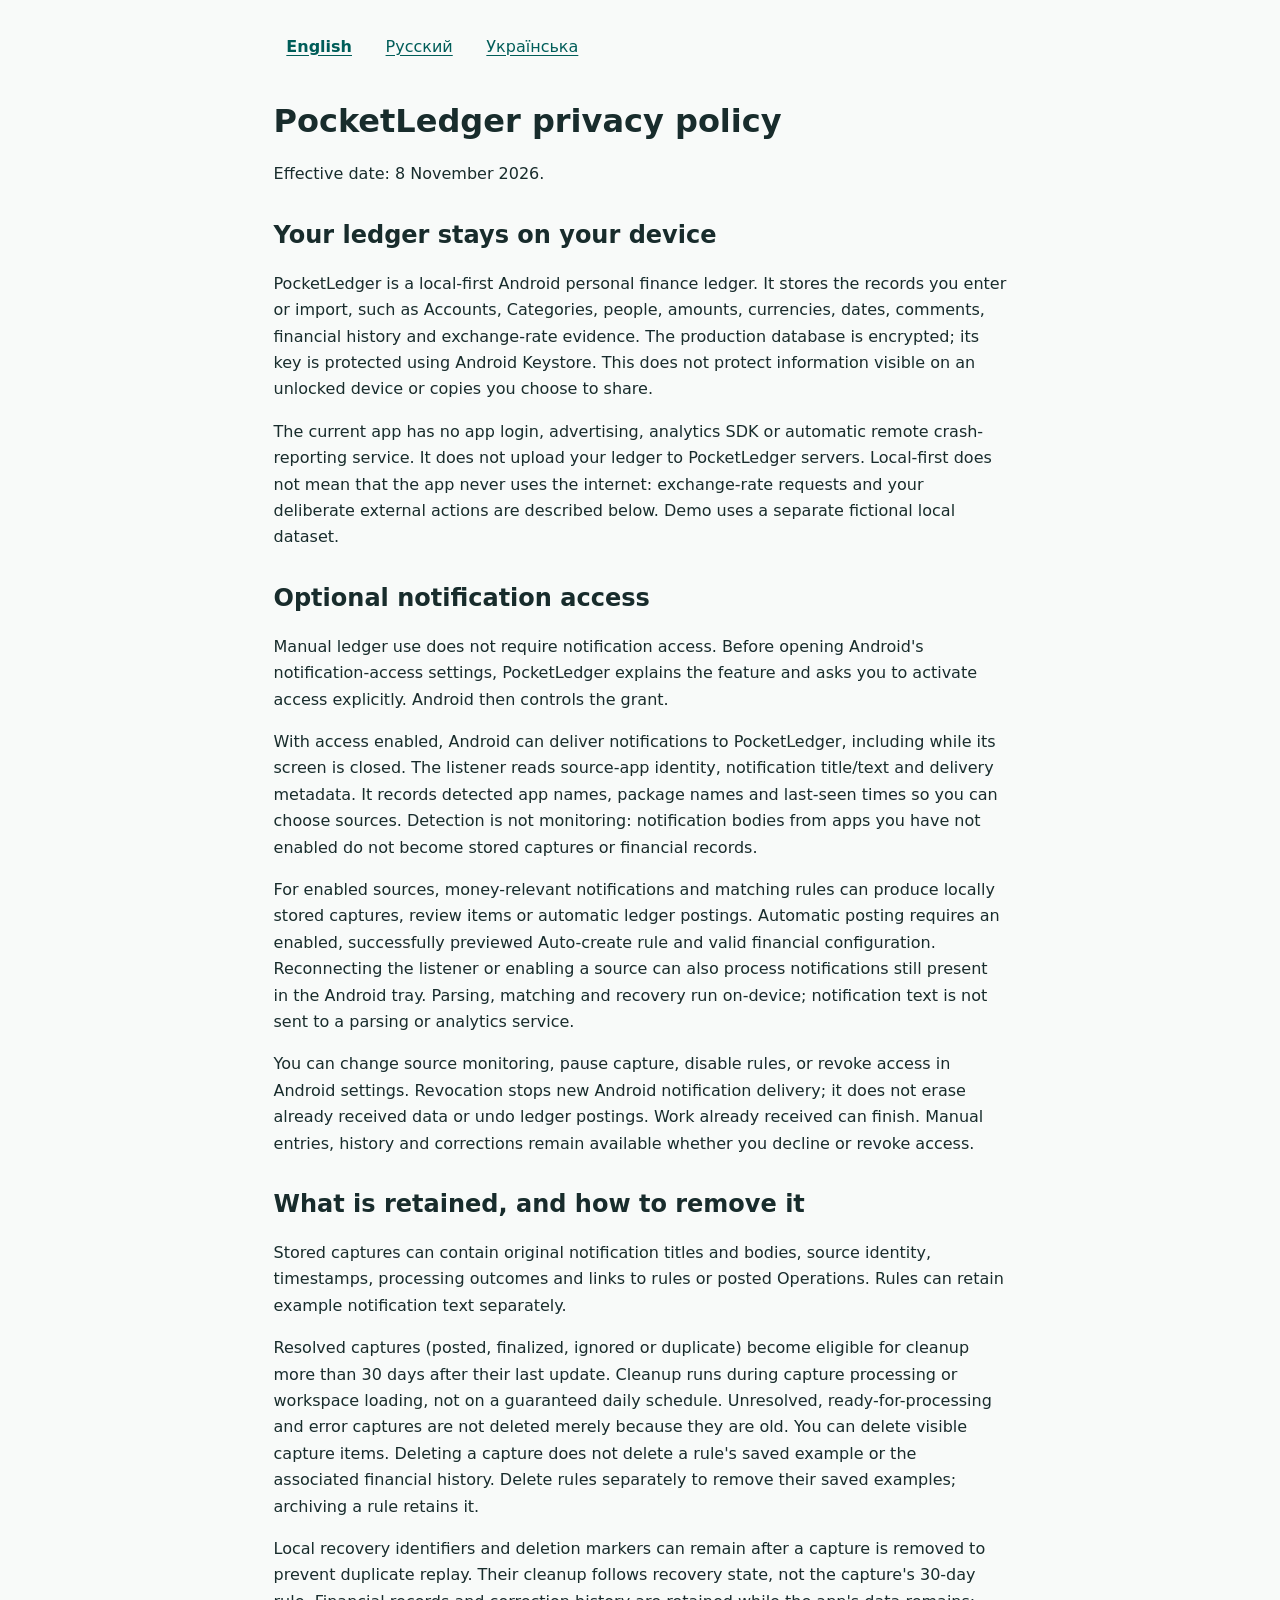
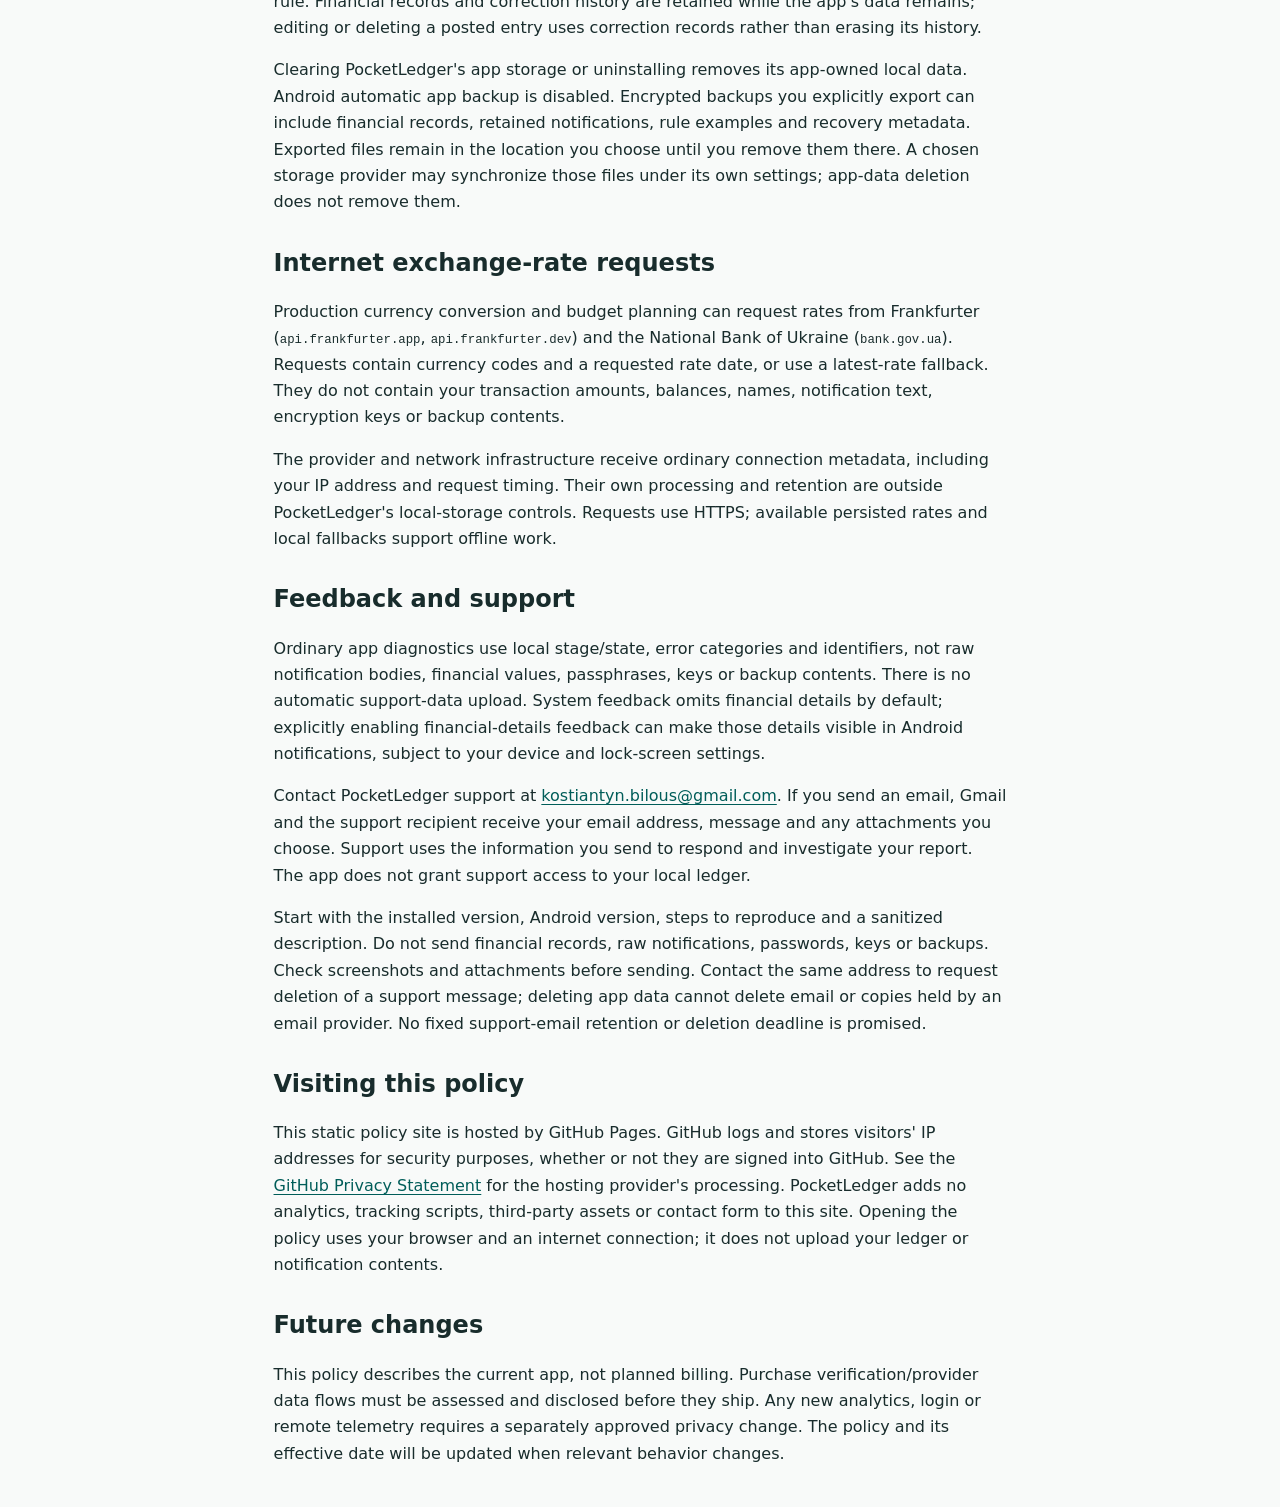
==== index.html @ be1507d6 "docs(privacy): publish current PocketLedger policy in three languages Co-authored-by: Copilot <22355" ====
<!doctype html>
<html lang="en"><head><meta charset="utf-8"><meta name="viewport" content="width=device-width, initial-scale=1"><title>PocketLedger privacy policy</title><link rel="stylesheet" href="style.css"></head><body><a class="skip" href="#policy">Skip to policy</a><nav aria-label="Policy languages"><a href="index.html" lang="en" hreflang="en" aria-current="page">English</a> <a href="ru/index.html" lang="ru" hreflang="ru">Русский</a> <a href="uk/index.html" lang="uk" hreflang="uk">Українська</a></nav><main id="policy"><h1>PocketLedger privacy policy</h1><p>Effective date: 8 November 2026.</p><h2>Your ledger stays on your device</h2><p>PocketLedger is a local-first Android personal finance ledger. It stores the records you enter or import, such as Accounts, Categories, people, amounts, currencies, dates, comments, financial history and exchange-rate evidence. The production database is encrypted; its key is protected using Android Keystore. This does not protect information visible on an unlocked device or copies you choose to share.</p><p>The current app has no app login, advertising, analytics SDK or automatic remote crash-reporting service. It does not upload your ledger to PocketLedger servers. Local-first does not mean that the app never uses the internet: exchange-rate requests and your deliberate external actions are described below. Demo uses a separate fictional local dataset.</p><h2>Optional notification access</h2><p>Manual ledger use does not require notification access. Before opening Android&#x27;s notification-access settings, PocketLedger explains the feature and asks you to activate access explicitly. Android then controls the grant.</p><p>With access enabled, Android can deliver notifications to PocketLedger, including while its screen is closed. The listener reads source-app identity, notification title/text and delivery metadata. It records detected app names, package names and last-seen times so you can choose sources. Detection is not monitoring: notification bodies from apps you have not enabled do not become stored captures or financial records.</p><p>For enabled sources, money-relevant notifications and matching rules can produce locally stored captures, review items or automatic ledger postings. Automatic posting requires an enabled, successfully previewed Auto-create rule and valid financial configuration. Reconnecting the listener or enabling a source can also process notifications still present in the Android tray. Parsing, matching and recovery run on-device; notification text is not sent to a parsing or analytics service.</p><p>You can change source monitoring, pause capture, disable rules, or revoke access in Android settings. Revocation stops new Android notification delivery; it does not erase already received data or undo ledger postings. Work already received can finish. Manual entries, history and corrections remain available whether you decline or revoke access.</p><h2>What is retained, and how to remove it</h2><p>Stored captures can contain original notification titles and bodies, source identity, timestamps, processing outcomes and links to rules or posted Operations. Rules can retain example notification text separately.</p><p>Resolved captures (posted, finalized, ignored or duplicate) become eligible for cleanup more than 30 days after their last update. Cleanup runs during capture processing or workspace loading, not on a guaranteed daily schedule. Unresolved, ready-for-processing and error captures are not deleted merely because they are old. You can delete visible capture items. Deleting a capture does not delete a rule&#x27;s saved example or the associated financial history. Delete rules separately to remove their saved examples; archiving a rule retains it.</p><p>Local recovery identifiers and deletion markers can remain after a capture is removed to prevent duplicate replay. Their cleanup follows recovery state, not the capture&#x27;s 30-day rule. Financial records and correction history are retained while the app&#x27;s data remains; editing or deleting a posted entry uses correction records rather than erasing its history.</p><p>Clearing PocketLedger&#x27;s app storage or uninstalling removes its app-owned local data. Android automatic app backup is disabled. Encrypted backups you explicitly export can include financial records, retained notifications, rule examples and recovery metadata. Exported files remain in the location you choose until you remove them there. A chosen storage provider may synchronize those files under its own settings; app-data deletion does not remove them.</p><h2>Internet exchange-rate requests</h2><p>Production currency conversion and budget planning can request rates from Frankfurter (<code>api.frankfurter.app</code>, <code>api.frankfurter.dev</code>) and the National Bank of Ukraine (<code>bank.gov.ua</code>). Requests contain currency codes and a requested rate date, or use a latest-rate fallback. They do not contain your transaction amounts, balances, names, notification text, encryption keys or backup contents.</p><p>The provider and network infrastructure receive ordinary connection metadata, including your IP address and request timing. Their own processing and retention are outside PocketLedger&#x27;s local-storage controls. Requests use HTTPS; available persisted rates and local fallbacks support offline work.</p><h2>Feedback and support</h2><p>Ordinary app diagnostics use local stage/state, error categories and identifiers, not raw notification bodies, financial values, passphrases, keys or backup contents. There is no automatic support-data upload. System feedback omits financial details by default; explicitly enabling financial-details feedback can make those details visible in Android notifications, subject to your device and lock-screen settings.</p><p>Contact PocketLedger support at <a href="mailto:kostiantyn.bilous@gmail.com">kostiantyn.bilous@gmail.com</a>. If you send an email, Gmail and the support recipient receive your email address, message and any attachments you choose. Support uses the information you send to respond and investigate your report. The app does not grant support access to your local ledger.</p><p>Start with the installed version, Android version, steps to reproduce and a sanitized description. Do not send financial records, raw notifications, passwords, keys or backups. Check screenshots and attachments before sending. Contact the same address to request deletion of a support message; deleting app data cannot delete email or copies held by an email provider. No fixed support-email retention or deletion deadline is promised.</p><h2>Visiting this policy</h2><p>This static policy site is hosted by GitHub Pages. GitHub logs and stores visitors&#x27; IP addresses for security purposes, whether or not they are signed into GitHub. See the <a href="https://docs.github.com/en/site-policy/privacy-policies/github-general-privacy-statement">GitHub Privacy Statement</a> for the hosting provider&#x27;s processing. PocketLedger adds no analytics, tracking scripts, third-party assets or contact form to this site. Opening the policy uses your browser and an internet connection; it does not upload your ledger or notification contents.</p><h2>Future changes</h2><p>This policy describes the current app, not planned billing. Purchase verification/provider data flows must be assessed and disclosed before they ship. Any new analytics, login or remote telemetry requires a separately approved privacy change. The policy and its effective date will be updated when relevant behavior changes.</p></main></body></html>
---- style.css ----
html{color-scheme:light dark;font-family:system-ui,sans-serif;line-height:1.65}
body{max-width:72ch;margin:0 auto;padding:1.5rem;background:#f8faf9;color:#182c2c}
nav{display:flex;flex-wrap:wrap;gap:.5rem;margin-bottom:2rem}
nav a{padding:.6rem .8rem}a{color:#005d59;text-underline-offset:.18em}
nav [aria-current]{font-weight:700}h1{line-height:1.2;font-size:2rem}
h2{line-height:1.3;margin-top:2rem}p,code,a{overflow-wrap:anywhere}
code{font-size:.95em}a:focus-visible{outline:3px solid currentColor;outline-offset:4px}
.skip{position:absolute;left:-10000px}.skip:focus{position:static}
@media(prefers-color-scheme:dark){body{background:#142323;color:#edf4f2}a{color:#91e3d1}}
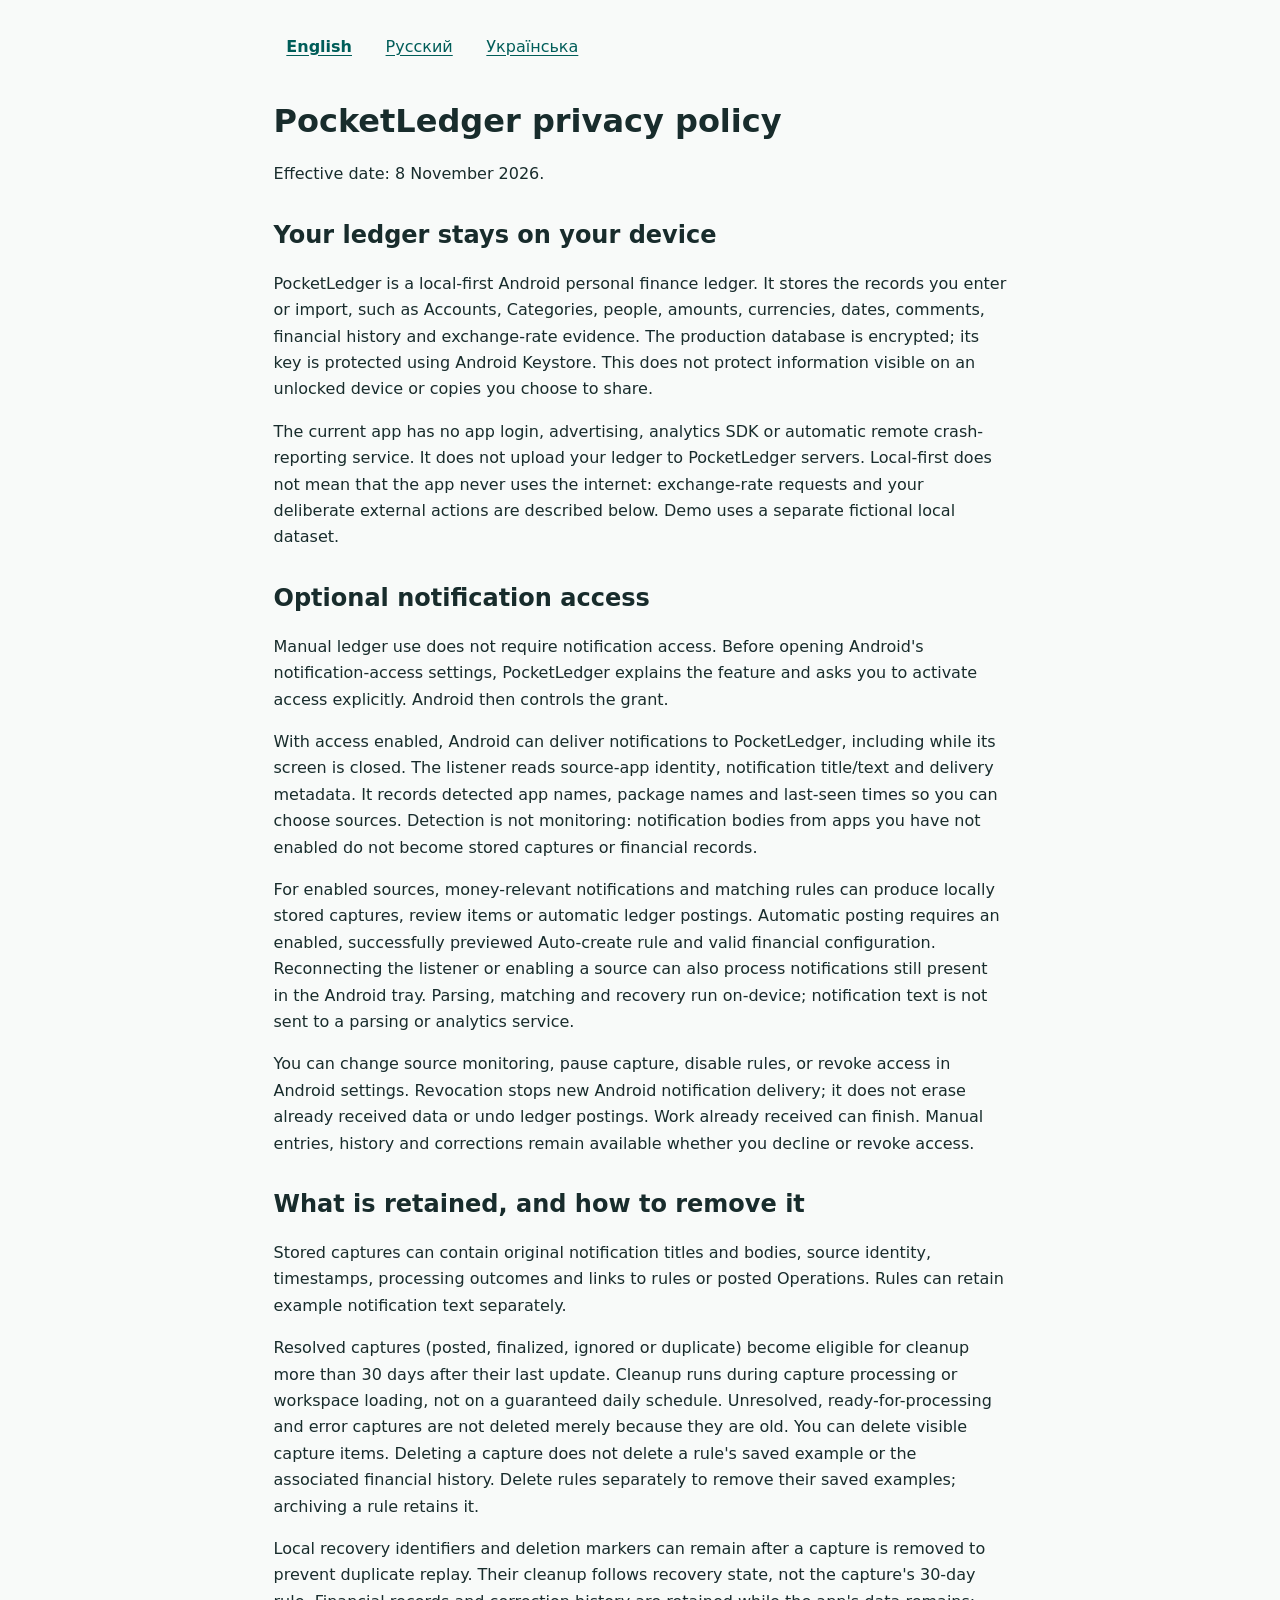
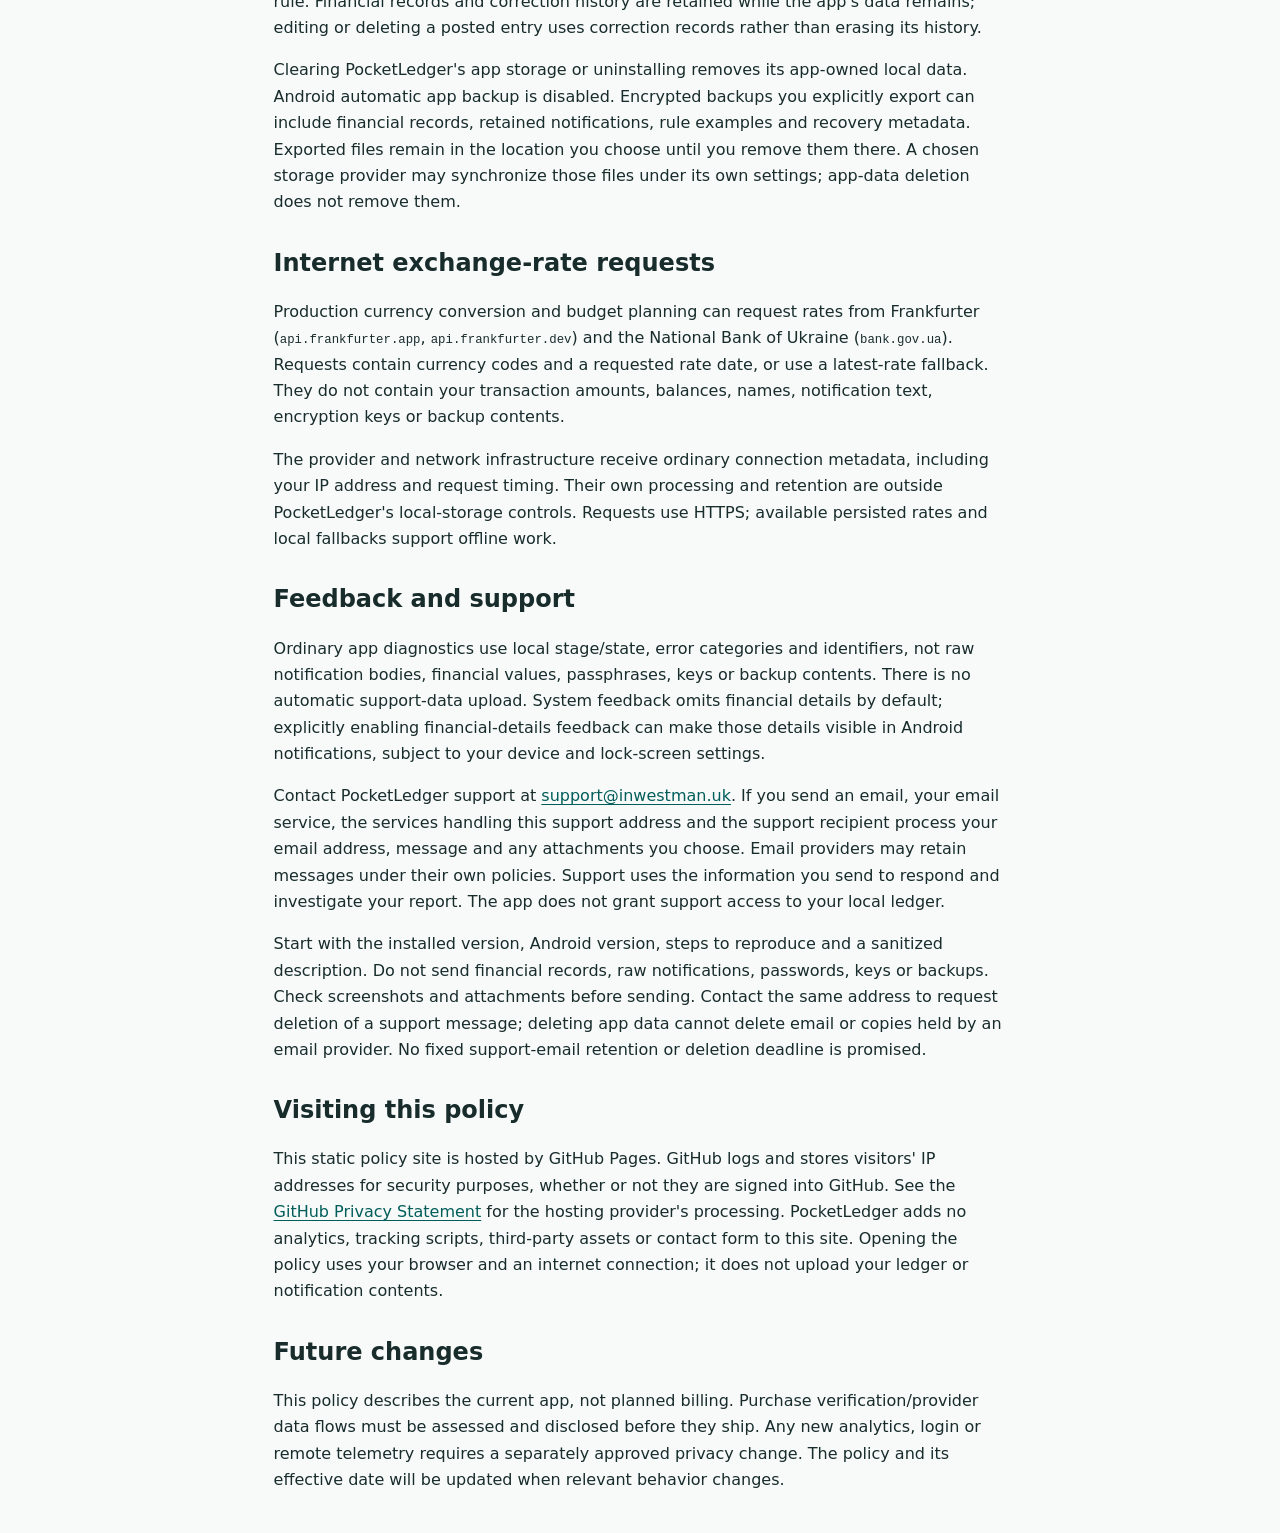
==== commit 602edd66: "docs(privacy): update approved support contact and compact readability Do not expose forwarding deta" ====
--- a/index.html
+++ b/index.html
@@ -1,2 +1,2 @@
 <!doctype html>
-<html lang="en"><head><meta charset="utf-8"><meta name="viewport" content="width=device-width, initial-scale=1"><title>PocketLedger privacy policy</title><link rel="stylesheet" href="style.css"></head><body><a class="skip" href="#policy">Skip to policy</a><nav aria-label="Policy languages"><a href="index.html" lang="en" hreflang="en" aria-current="page">English</a> <a href="ru/index.html" lang="ru" hreflang="ru">Русский</a> <a href="uk/index.html" lang="uk" hreflang="uk">Українська</a></nav><main id="policy"><h1>PocketLedger privacy policy</h1><p>Effective date: 8 November 2026.</p><h2>Your ledger stays on your device</h2><p>PocketLedger is a local-first Android personal finance ledger. It stores the records you enter or import, such as Accounts, Categories, people, amounts, currencies, dates, comments, financial history and exchange-rate evidence. The production database is encrypted; its key is protected using Android Keystore. This does not protect information visible on an unlocked device or copies you choose to share.</p><p>The current app has no app login, advertising, analytics SDK or automatic remote crash-reporting service. It does not upload your ledger to PocketLedger servers. Local-first does not mean that the app never uses the internet: exchange-rate requests and your deliberate external actions are described below. Demo uses a separate fictional local dataset.</p><h2>Optional notification access</h2><p>Manual ledger use does not require notification access. Before opening Android&#x27;s notification-access settings, PocketLedger explains the feature and asks you to activate access explicitly. Android then controls the grant.</p><p>With access enabled, Android can deliver notifications to PocketLedger, including while its screen is closed. The listener reads source-app identity, notification title/text and delivery metadata. It records detected app names, package names and last-seen times so you can choose sources. Detection is not monitoring: notification bodies from apps you have not enabled do not become stored captures or financial records.</p><p>For enabled sources, money-relevant notifications and matching rules can produce locally stored captures, review items or automatic ledger postings. Automatic posting requires an enabled, successfully previewed Auto-create rule and valid financial configuration. Reconnecting the listener or enabling a source can also process notifications still present in the Android tray. Parsing, matching and recovery run on-device; notification text is not sent to a parsing or analytics service.</p><p>You can change source monitoring, pause capture, disable rules, or revoke access in Android settings. Revocation stops new Android notification delivery; it does not erase already received data or undo ledger postings. Work already received can finish. Manual entries, history and corrections remain available whether you decline or revoke access.</p><h2>What is retained, and how to remove it</h2><p>Stored captures can contain original notification titles and bodies, source identity, timestamps, processing outcomes and links to rules or posted Operations. Rules can retain example notification text separately.</p><p>Resolved captures (posted, finalized, ignored or duplicate) become eligible for cleanup more than 30 days after their last update. Cleanup runs during capture processing or workspace loading, not on a guaranteed daily schedule. Unresolved, ready-for-processing and error captures are not deleted merely because they are old. You can delete visible capture items. Deleting a capture does not delete a rule&#x27;s saved example or the associated financial history. Delete rules separately to remove their saved examples; archiving a rule retains it.</p><p>Local recovery identifiers and deletion markers can remain after a capture is removed to prevent duplicate replay. Their cleanup follows recovery state, not the capture&#x27;s 30-day rule. Financial records and correction history are retained while the app&#x27;s data remains; editing or deleting a posted entry uses correction records rather than erasing its history.</p><p>Clearing PocketLedger&#x27;s app storage or uninstalling removes its app-owned local data. Android automatic app backup is disabled. Encrypted backups you explicitly export can include financial records, retained notifications, rule examples and recovery metadata. Exported files remain in the location you choose until you remove them there. A chosen storage provider may synchronize those files under its own settings; app-data deletion does not remove them.</p><h2>Internet exchange-rate requests</h2><p>Production currency conversion and budget planning can request rates from Frankfurter (<code>api.frankfurter.app</code>, <code>api.frankfurter.dev</code>) and the National Bank of Ukraine (<code>bank.gov.ua</code>). Requests contain currency codes and a requested rate date, or use a latest-rate fallback. They do not contain your transaction amounts, balances, names, notification text, encryption keys or backup contents.</p><p>The provider and network infrastructure receive ordinary connection metadata, including your IP address and request timing. Their own processing and retention are outside PocketLedger&#x27;s local-storage controls. Requests use HTTPS; available persisted rates and local fallbacks support offline work.</p><h2>Feedback and support</h2><p>Ordinary app diagnostics use local stage/state, error categories and identifiers, not raw notification bodies, financial values, passphrases, keys or backup contents. There is no automatic support-data upload. System feedback omits financial details by default; explicitly enabling financial-details feedback can make those details visible in Android notifications, subject to your device and lock-screen settings.</p><p>Contact PocketLedger support at <a href="mailto:kostiantyn.bilous@gmail.com">kostiantyn.bilous@gmail.com</a>. If you send an email, Gmail and the support recipient receive your email address, message and any attachments you choose. Support uses the information you send to respond and investigate your report. The app does not grant support access to your local ledger.</p><p>Start with the installed version, Android version, steps to reproduce and a sanitized description. Do not send financial records, raw notifications, passwords, keys or backups. Check screenshots and attachments before sending. Contact the same address to request deletion of a support message; deleting app data cannot delete email or copies held by an email provider. No fixed support-email retention or deletion deadline is promised.</p><h2>Visiting this policy</h2><p>This static policy site is hosted by GitHub Pages. GitHub logs and stores visitors&#x27; IP addresses for security purposes, whether or not they are signed into GitHub. See the <a href="https://docs.github.com/en/site-policy/privacy-policies/github-general-privacy-statement">GitHub Privacy Statement</a> for the hosting provider&#x27;s processing. PocketLedger adds no analytics, tracking scripts, third-party assets or contact form to this site. Opening the policy uses your browser and an internet connection; it does not upload your ledger or notification contents.</p><h2>Future changes</h2><p>This policy describes the current app, not planned billing. Purchase verification/provider data flows must be assessed and disclosed before they ship. Any new analytics, login or remote telemetry requires a separately approved privacy change. The policy and its effective date will be updated when relevant behavior changes.</p></main></body></html>
+<html lang="en"><head><meta charset="utf-8"><meta name="viewport" content="width=device-width, initial-scale=1"><title>PocketLedger privacy policy</title><link rel="stylesheet" href="style.css"></head><body><a class="skip" href="#policy">Skip to policy</a><nav aria-label="Policy languages"><a href="index.html" lang="en" hreflang="en" aria-current="page">English</a> <a href="ru/index.html" lang="ru" hreflang="ru">Русский</a> <a href="uk/index.html" lang="uk" hreflang="uk">Українська</a></nav><main id="policy"><h1>PocketLedger privacy policy</h1><p>Effective date: 8 November 2026.</p><h2>Your ledger stays on your device</h2><p>PocketLedger is a local-first Android personal finance ledger. It stores the records you enter or import, such as Accounts, Categories, people, amounts, currencies, dates, comments, financial history and exchange-rate evidence. The production database is encrypted; its key is protected using Android Keystore. This does not protect information visible on an unlocked device or copies you choose to share.</p><p>The current app has no app login, advertising, analytics SDK or automatic remote crash-reporting service. It does not upload your ledger to PocketLedger servers. Local-first does not mean that the app never uses the internet: exchange-rate requests and your deliberate external actions are described below. Demo uses a separate fictional local dataset.</p><h2>Optional notification access</h2><p>Manual ledger use does not require notification access. Before opening Android&#x27;s notification-access settings, PocketLedger explains the feature and asks you to activate access explicitly. Android then controls the grant.</p><p>With access enabled, Android can deliver notifications to PocketLedger, including while its screen is closed. The listener reads source-app identity, notification title/text and delivery metadata. It records detected app names, package names and last-seen times so you can choose sources. Detection is not monitoring: notification bodies from apps you have not enabled do not become stored captures or financial records.</p><p>For enabled sources, money-relevant notifications and matching rules can produce locally stored captures, review items or automatic ledger postings. Automatic posting requires an enabled, successfully previewed Auto-create rule and valid financial configuration. Reconnecting the listener or enabling a source can also process notifications still present in the Android tray. Parsing, matching and recovery run on-device; notification text is not sent to a parsing or analytics service.</p><p>You can change source monitoring, pause capture, disable rules, or revoke access in Android settings. Revocation stops new Android notification delivery; it does not erase already received data or undo ledger postings. Work already received can finish. Manual entries, history and corrections remain available whether you decline or revoke access.</p><h2>What is retained, and how to remove it</h2><p>Stored captures can contain original notification titles and bodies, source identity, timestamps, processing outcomes and links to rules or posted Operations. Rules can retain example notification text separately.</p><p>Resolved captures (posted, finalized, ignored or duplicate) become eligible for cleanup more than 30 days after their last update. Cleanup runs during capture processing or workspace loading, not on a guaranteed daily schedule. Unresolved, ready-for-processing and error captures are not deleted merely because they are old. You can delete visible capture items. Deleting a capture does not delete a rule&#x27;s saved example or the associated financial history. Delete rules separately to remove their saved examples; archiving a rule retains it.</p><p>Local recovery identifiers and deletion markers can remain after a capture is removed to prevent duplicate replay. Their cleanup follows recovery state, not the capture&#x27;s 30-day rule. Financial records and correction history are retained while the app&#x27;s data remains; editing or deleting a posted entry uses correction records rather than erasing its history.</p><p>Clearing PocketLedger&#x27;s app storage or uninstalling removes its app-owned local data. Android automatic app backup is disabled. Encrypted backups you explicitly export can include financial records, retained notifications, rule examples and recovery metadata. Exported files remain in the location you choose until you remove them there. A chosen storage provider may synchronize those files under its own settings; app-data deletion does not remove them.</p><h2>Internet exchange-rate requests</h2><p>Production currency conversion and budget planning can request rates from Frankfurter (<code>api.frankfurter.app</code>, <code>api.frankfurter.dev</code>) and the National Bank of Ukraine (<code>bank.gov.ua</code>). Requests contain currency codes and a requested rate date, or use a latest-rate fallback. They do not contain your transaction amounts, balances, names, notification text, encryption keys or backup contents.</p><p>The provider and network infrastructure receive ordinary connection metadata, including your IP address and request timing. Their own processing and retention are outside PocketLedger&#x27;s local-storage controls. Requests use HTTPS; available persisted rates and local fallbacks support offline work.</p><h2>Feedback and support</h2><p>Ordinary app diagnostics use local stage/state, error categories and identifiers, not raw notification bodies, financial values, passphrases, keys or backup contents. There is no automatic support-data upload. System feedback omits financial details by default; explicitly enabling financial-details feedback can make those details visible in Android notifications, subject to your device and lock-screen settings.</p><p>Contact PocketLedger support at <a href="mailto:support@inwestman.uk">support@inwestman.uk</a>. If you send an email, your email service, the services handling this support address and the support recipient process your email address, message and any attachments you choose. Email providers may retain messages under their own policies. Support uses the information you send to respond and investigate your report. The app does not grant support access to your local ledger.</p><p>Start with the installed version, Android version, steps to reproduce and a sanitized description. Do not send financial records, raw notifications, passwords, keys or backups. Check screenshots and attachments before sending. Contact the same address to request deletion of a support message; deleting app data cannot delete email or copies held by an email provider. No fixed support-email retention or deletion deadline is promised.</p><h2>Visiting this policy</h2><p>This static policy site is hosted by GitHub Pages. GitHub logs and stores visitors&#x27; IP addresses for security purposes, whether or not they are signed into GitHub. See the <a href="https://docs.github.com/en/site-policy/privacy-policies/github-general-privacy-statement">GitHub Privacy Statement</a> for the hosting provider&#x27;s processing. PocketLedger adds no analytics, tracking scripts, third-party assets or contact form to this site. Opening the policy uses your browser and an internet connection; it does not upload your ledger or notification contents.</p><h2>Future changes</h2><p>This policy describes the current app, not planned billing. Purchase verification/provider data flows must be assessed and disclosed before they ship. Any new analytics, login or remote telemetry requires a separately approved privacy change. The policy and its effective date will be updated when relevant behavior changes.</p></main></body></html>
--- a/style.css
+++ b/style.css
@@ -3,7 +3,7 @@
 nav{display:flex;flex-wrap:wrap;gap:.5rem;margin-bottom:2rem}
 nav a{padding:.6rem .8rem}a{color:#005d59;text-underline-offset:.18em}
 nav [aria-current]{font-weight:700}h1{line-height:1.2;font-size:2rem}
-h2{line-height:1.3;margin-top:2rem}p,code,a{overflow-wrap:anywhere}
+h2{line-height:1.3;margin-top:2rem}h1,h2,p,code,a{overflow-wrap:anywhere}
 code{font-size:.95em}a:focus-visible{outline:3px solid currentColor;outline-offset:4px}
 .skip{position:absolute;left:-10000px}.skip:focus{position:static}
 @media(prefers-color-scheme:dark){body{background:#142323;color:#edf4f2}a{color:#91e3d1}}
